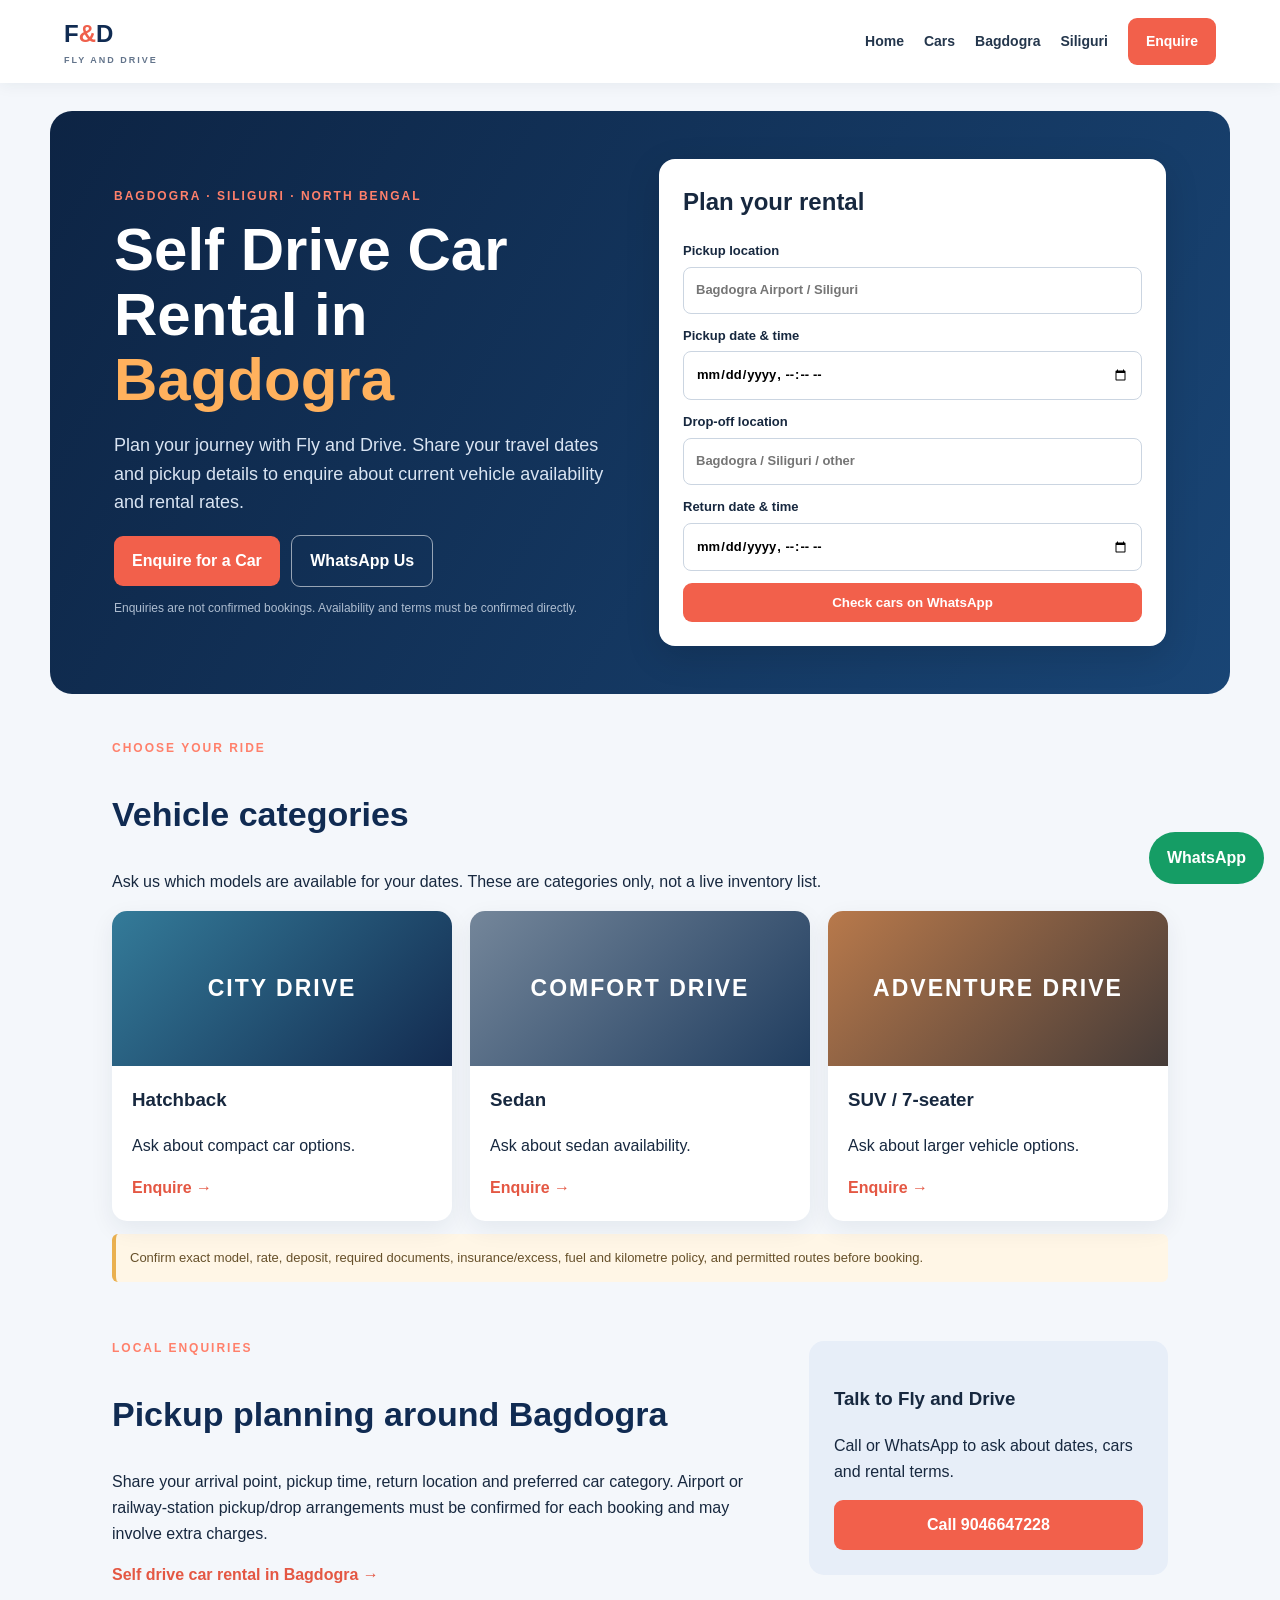
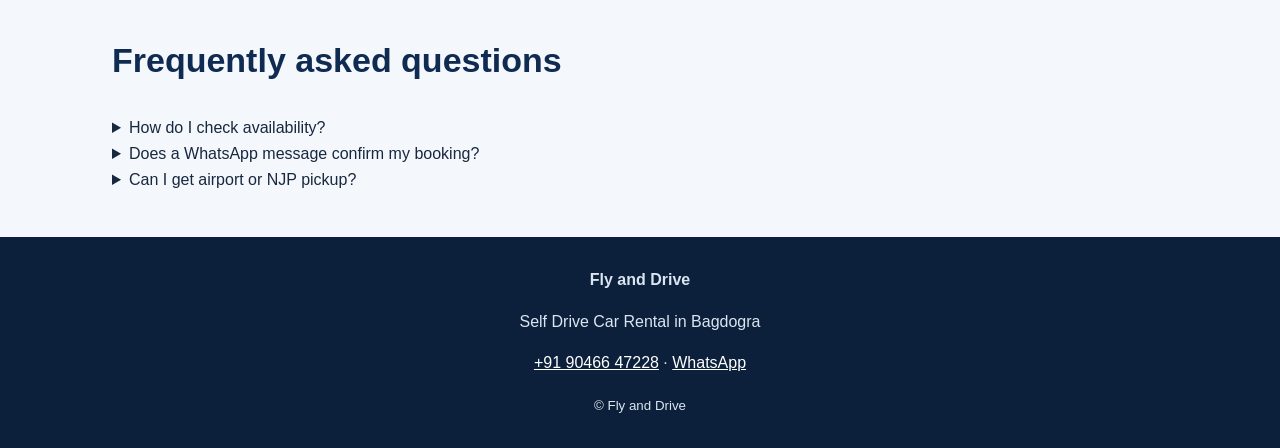
==== index.html @ b0b9a0aa "Add files via upload" ====
<!doctype html><html lang="en"><head><meta charset="utf-8"><meta name="viewport" content="width=device-width,initial-scale=1"><title>Fly and Drive | Self Drive Car Rental in Bagdogra</title><meta name="description" content="Contact Fly and Drive for self-drive car rental enquiries in Bagdogra and Siliguri. Share your dates and locations to check current car availability and rates."><meta name="robots" content="index,follow"><link rel="canonical" href="https://YOUR-WEBSITE-DOMAIN/"><link rel="stylesheet" href="style.css"><script type="application/ld+json">{"@context":"https://schema.org","@type":"CarRental","name":"Fly and Drive","telephone":"+919046647228","description":"Self-drive car rental enquiry service in Bagdogra, West Bengal.","areaServed":[{"@type":"City","name":"Bagdogra"},{"@type":"City","name":"Siliguri"}],"priceRange":"Contact for rates"}</script></head><body><header><a class="brand" href="index.html">F<span>&</span>D <small>FLY AND DRIVE</small></a><nav><a href="index.html">Home</a><a href="cars.html">Cars</a><a href="bagdogra.html">Bagdogra</a><a href="siliguri.html">Siliguri</a><a class="navbtn" href="booking.html">Enquire</a></nav></header><main><section class="hero"><div><p class="tag">BAGDOGRA · SILIGURI · NORTH BENGAL</p><h1>Self Drive Car Rental in <i>Bagdogra</i></h1><p class="lead">Plan your journey with Fly and Drive. Share your travel dates and pickup details to enquire about current vehicle availability and rental rates.</p><a class="btn" href="booking.html">Enquire for a Car</a> <a class="btn outline" href="https://wa.me/919046647228">WhatsApp Us</a><p class="small">Enquiries are not confirmed bookings. Availability and terms must be confirmed directly.</p></div><form id="quickBooking" class="panel"><h2>Plan your rental</h2><label>Pickup location<input name="pickup" placeholder="Bagdogra Airport / Siliguri" required></label><label>Pickup date & time<input name="pickupDate" type="datetime-local" required></label><label>Drop-off location<input name="drop" placeholder="Bagdogra / Siliguri / other" required></label><label>Return date & time<input name="returnDate" type="datetime-local" required></label><button class="btn full">Check cars on WhatsApp</button></form></section><section class="section"><p class="tag">CHOOSE YOUR RIDE</p><h2>Vehicle categories</h2><p>Ask us which models are available for your dates. These are categories only, not a live inventory list.</p><div class="cards"><article><div class="visual v1">CITY DRIVE</div><h3>Hatchback</h3><p>Ask about compact car options.</p><a href="booking.html?type=Hatchback">Enquire →</a></article><article><div class="visual v2">COMFORT DRIVE</div><h3>Sedan</h3><p>Ask about sedan availability.</p><a href="booking.html?type=Sedan">Enquire →</a></article><article><div class="visual v3">ADVENTURE DRIVE</div><h3>SUV / 7-seater</h3><p>Ask about larger vehicle options.</p><a href="booking.html?type=SUV">Enquire →</a></article></div><p class="notice">Confirm exact model, rate, deposit, required documents, insurance/excess, fuel and kilometre policy, and permitted routes before booking.</p></section><section class="section split"><div><p class="tag">LOCAL ENQUIRIES</p><h2>Pickup planning around Bagdogra</h2><p>Share your arrival point, pickup time, return location and preferred car category. Airport or railway-station pickup/drop arrangements must be confirmed for each booking and may involve extra charges.</p><a href="bagdogra.html">Self drive car rental in Bagdogra →</a></div><div class="callout"><h3>Talk to Fly and Drive</h3><p>Call or WhatsApp to ask about dates, cars and rental terms.</p><a class="btn full" href="tel:+919046647228">Call 9046647228</a></div></section><section class="section"><h2>Frequently asked questions</h2><details><summary>How do I check availability?</summary><p>Send your dates, pickup and return locations by WhatsApp. The team will confirm availability and rates.</p></details><details><summary>Does a WhatsApp message confirm my booking?</summary><p>No. It is only an enquiry. Your booking is confirmed only after the business confirms the vehicle, dates, charges, deposit and terms.</p></details><details><summary>Can I get airport or NJP pickup?</summary><p>Ask the team to confirm the pickup/drop arrangement and any additional charge for your specific booking.</p></details></section></main><footer><b>Fly and Drive</b><p>Self Drive Car Rental in Bagdogra</p><p><a href="tel:+919046647228">+91 90466 47228</a> · <a href="https://wa.me/919046647228">WhatsApp</a></p><small>© Fly and Drive</small></footer><a class="float" href="https://wa.me/919046647228">WhatsApp</a><script src="script.js"></script></body></html>
---- style.css ----
*{box-sizing:border-box}body{margin:0;background:#f4f7fb;color:#17283f;font:16px/1.6 Arial,sans-serif}header{background:white;padding:15px 5%;display:flex;justify-content:space-between;align-items:center;gap:20px;box-shadow:0 2px 15px #142b4610}.brand{font-size:24px;font-weight:900;color:#102b52;text-decoration:none}.brand span{color:#ef604c}.brand small{display:block;font-size:9px;letter-spacing:2px;color:#63748b}nav{display:flex;gap:20px;align-items:center}nav a{color:#24364c;text-decoration:none;font-weight:bold;font-size:14px}.navbtn,.btn{background:#f2604b;color:white!important;padding:12px 18px;border-radius:9px;text-decoration:none;border:0;font-weight:800;display:inline-block;cursor:pointer}.hero{max-width:1180px;margin:28px auto;padding:48px 5%;background:linear-gradient(120deg,#0d2444,#194575);color:white;border-radius:22px;display:grid;grid-template-columns:1fr 1fr;gap:38px;align-items:center}.tag{font-size:12px;letter-spacing:2px;font-weight:800;color:#ff806b}.hero h1,.pagehero h1{font-size:clamp(38px,5vw,60px);line-height:1.08;margin:12px 0}.hero h1 i{color:#ffb15d;font-style:normal}.lead{font-size:18px;color:#d9e4f2}.outline{background:transparent;border:1px solid #ffffff90;margin-left:7px}.small{font-size:12px;color:#aebdd0}.panel{background:white;color:#17283f;padding:24px;border-radius:16px;box-shadow:0 10px 35px #0002}.panel h2{margin-top:0}.panel label{display:block;font-size:13px;font-weight:bold;margin:12px 0}.panel input,.panel select,.panel textarea{display:block;width:100%;padding:12px;border:1px solid #cbd5e1;border-radius:8px;margin-top:5px;font:inherit}.full{width:100%;text-align:center}.section{max-width:1100px;margin:45px auto;padding:0 22px}.section h2{font-size:34px;color:#102b52}.cards{display:grid;grid-template-columns:repeat(3,1fr);gap:18px}.cards article{background:white;padding:0 0 20px;border-radius:15px;overflow:hidden;box-shadow:0 8px 25px #112b4d12}.cards article h3,.cards article h2,.cards article p,.cards article>a{margin-left:20px;margin-right:20px}.cards article a,.section a{color:#e45743;font-weight:bold;text-decoration:none}.visual{height:155px;display:grid;place-items:center;color:white;font-size:23px;font-weight:900;letter-spacing:2px}.v1{background:linear-gradient(135deg,#347b99,#132b50)}.v2{background:linear-gradient(135deg,#74869a,#203d5f)}.v3{background:linear-gradient(135deg,#b8794b,#453b38)}.notice{background:#fff6e6;padding:14px;border-left:4px solid #eab04f;border-radius:6px;font-size:13px;color:#66502a}.split{display:grid;grid-template-columns:1.3fr .7fr;gap:30px;align-items:center}.callout{background:#e7eef8;padding:25px;border-radius:15px}.pagehero{background:#102b52;color:white;padding:60px 7%}.pagehero p:not(.tag){max-width:780px;color:#dce6f3;font-size:18px}.formwrap{max-width:680px;margin:35px auto;padding:0 18px}footer{margin-top:45px;background:#0c203b;color:#dbe5f1;text-align:center;padding:30px}footer a{color:white}.float{position:fixed;right:16px;bottom:16px;background:#159d65;color:white;padding:13px 18px;border-radius:30px;text-decoration:none;font-weight:bold}@media(max-width:780px){header{display:block;padding:14px 18px}nav{overflow:auto;gap:15px;margin-top:12px;white-space:nowrap}.hero{margin:0;border-radius:0;padding:35px 20px;grid-template-columns:1fr}.hero h1{font-size:42px}.cards{grid-template-columns:1fr}.split{grid-template-columns:1fr}.section{margin:28px auto}.pagehero{padding:42px 22px}.pagehero h1{font-size:40px}}
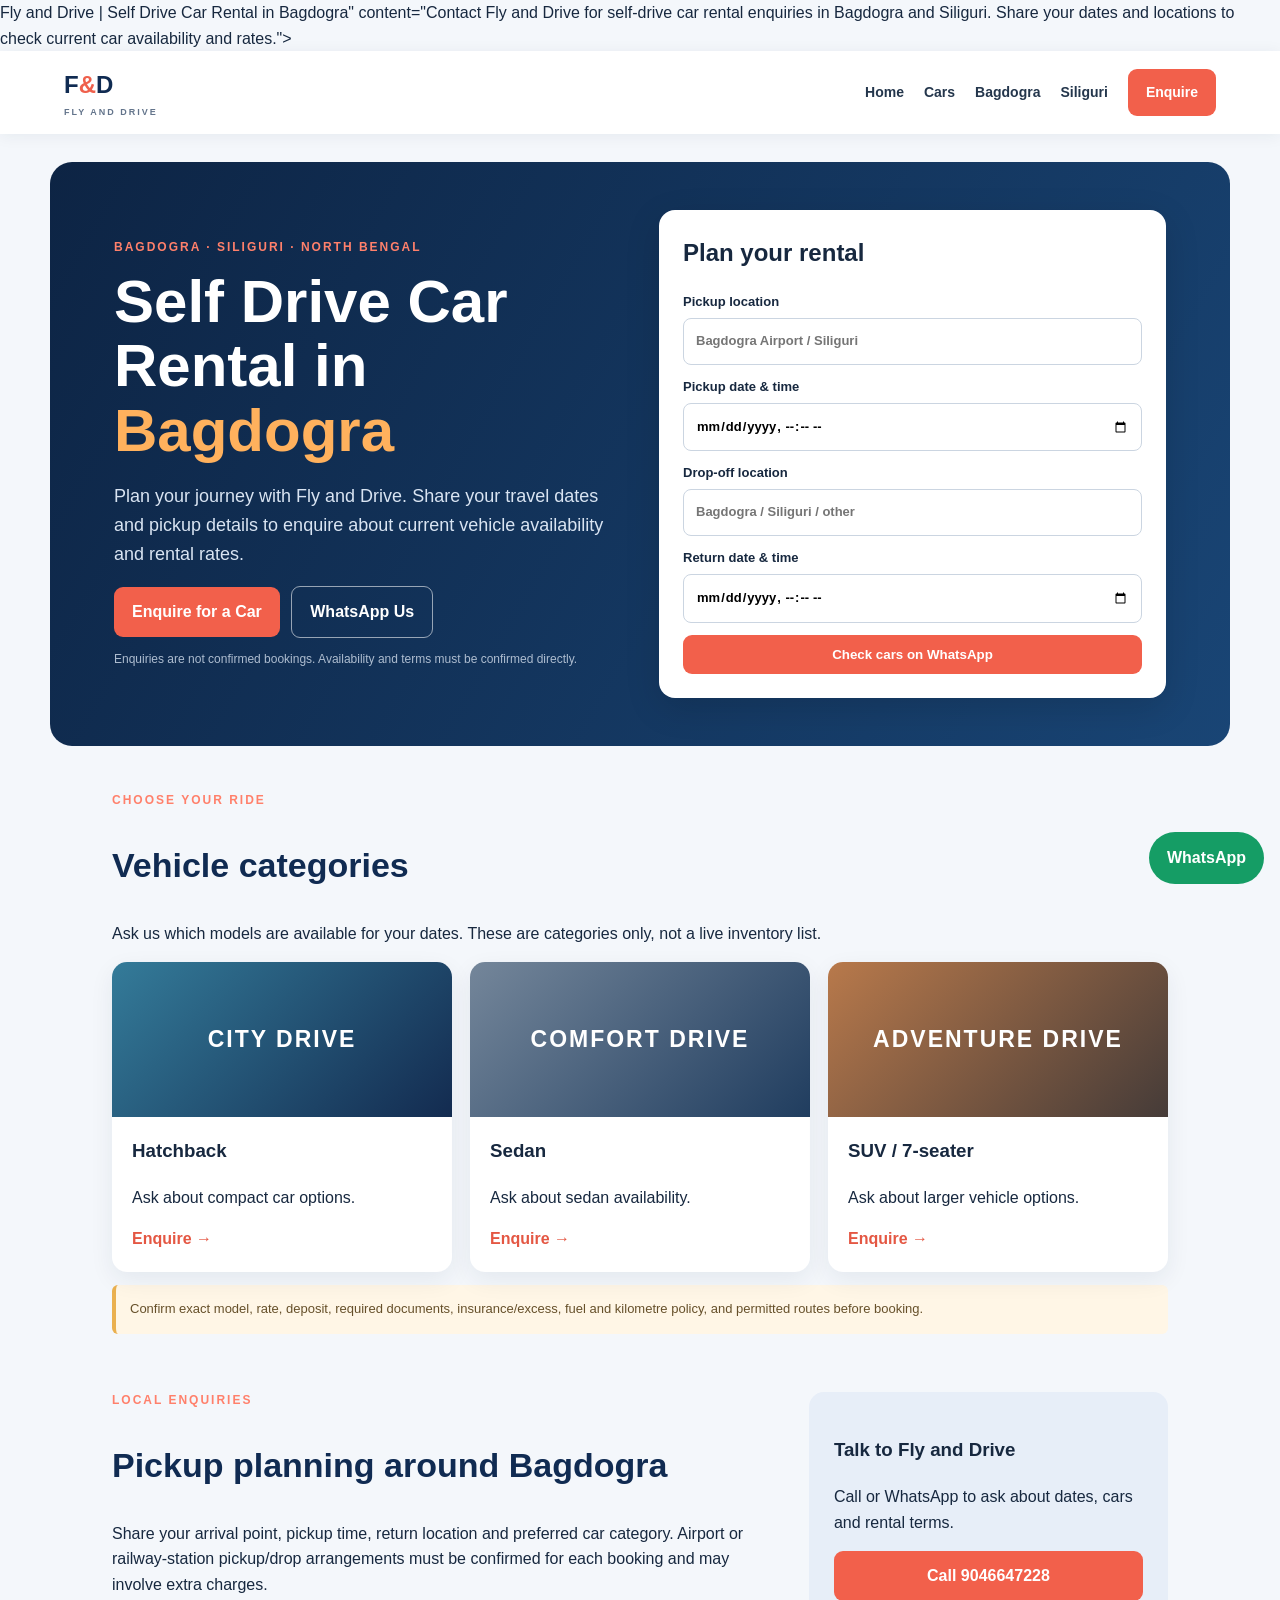
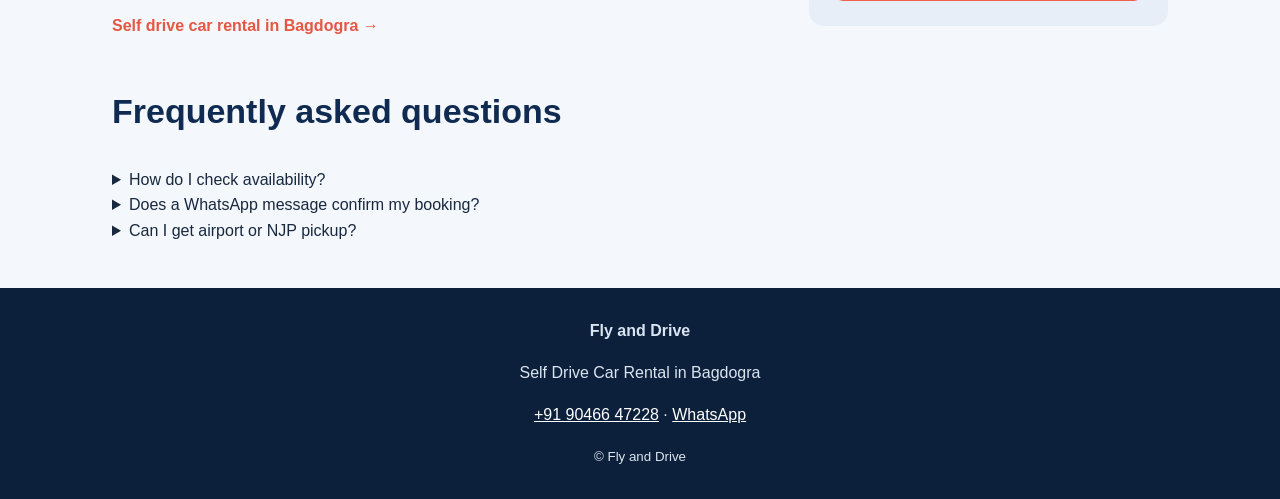
==== commit b010f244: "Revise title and meta description in index.html Updated the title and meta description for SEO optim" ====
--- a/index.html
+++ b/index.html
@@ -1 +1 @@
-<!doctype html><html lang="en"><head><meta charset="utf-8"><meta name="viewport" content="width=device-width,initial-scale=1"><title>Fly and Drive | Self Drive Car Rental in Bagdogra</title><meta name="description" content="Contact Fly and Drive for self-drive car rental enquiries in Bagdogra and Siliguri. Share your dates and locations to check current car availability and rates."><meta name="robots" content="index,follow"><link rel="canonical" href="https://YOUR-WEBSITE-DOMAIN/"><link rel="stylesheet" href="style.css"><script type="application/ld+json">{"@context":"https://schema.org","@type":"CarRental","name":"Fly and Drive","telephone":"+919046647228","description":"Self-drive car rental enquiry service in Bagdogra, West Bengal.","areaServed":[{"@type":"City","name":"Bagdogra"},{"@type":"City","name":"Siliguri"}],"priceRange":"Contact for rates"}</script></head><body><header><a class="brand" href="index.html">F<span>&</span>D <small>FLY AND DRIVE</small></a><nav><a href="index.html">Home</a><a href="cars.html">Cars</a><a href="bagdogra.html">Bagdogra</a><a href="siliguri.html">Siliguri</a><a class="navbtn" href="booking.html">Enquire</a></nav></header><main><section class="hero"><div><p class="tag">BAGDOGRA · SILIGURI · NORTH BENGAL</p><h1>Self Drive Car Rental in <i>Bagdogra</i></h1><p class="lead">Plan your journey with Fly and Drive. Share your travel dates and pickup details to enquire about current vehicle availability and rental rates.</p><a class="btn" href="booking.html">Enquire for a Car</a> <a class="btn outline" href="https://wa.me/919046647228">WhatsApp Us</a><p class="small">Enquiries are not confirmed bookings. Availability and terms must be confirmed directly.</p></div><form id="quickBooking" class="panel"><h2>Plan your rental</h2><label>Pickup location<input name="pickup" placeholder="Bagdogra Airport / Siliguri" required></label><label>Pickup date & time<input name="pickupDate" type="datetime-local" required></label><label>Drop-off location<input name="drop" placeholder="Bagdogra / Siliguri / other" required></label><label>Return date & time<input name="returnDate" type="datetime-local" required></label><button class="btn full">Check cars on WhatsApp</button></form></section><section class="section"><p class="tag">CHOOSE YOUR RIDE</p><h2>Vehicle categories</h2><p>Ask us which models are available for your dates. These are categories only, not a live inventory list.</p><div class="cards"><article><div class="visual v1">CITY DRIVE</div><h3>Hatchback</h3><p>Ask about compact car options.</p><a href="booking.html?type=Hatchback">Enquire →</a></article><article><div class="visual v2">COMFORT DRIVE</div><h3>Sedan</h3><p>Ask about sedan availability.</p><a href="booking.html?type=Sedan">Enquire →</a></article><article><div class="visual v3">ADVENTURE DRIVE</div><h3>SUV / 7-seater</h3><p>Ask about larger vehicle options.</p><a href="booking.html?type=SUV">Enquire →</a></article></div><p class="notice">Confirm exact model, rate, deposit, required documents, insurance/excess, fuel and kilometre policy, and permitted routes before booking.</p></section><section class="section split"><div><p class="tag">LOCAL ENQUIRIES</p><h2>Pickup planning around Bagdogra</h2><p>Share your arrival point, pickup time, return location and preferred car category. Airport or railway-station pickup/drop arrangements must be confirmed for each booking and may involve extra charges.</p><a href="bagdogra.html">Self drive car rental in Bagdogra →</a></div><div class="callout"><h3>Talk to Fly and Drive</h3><p>Call or WhatsApp to ask about dates, cars and rental terms.</p><a class="btn full" href="tel:+919046647228">Call 9046647228</a></div></section><section class="section"><h2>Frequently asked questions</h2><details><summary>How do I check availability?</summary><p>Send your dates, pickup and return locations by WhatsApp. The team will confirm availability and rates.</p></details><details><summary>Does a WhatsApp message confirm my booking?</summary><p>No. It is only an enquiry. Your booking is confirmed only after the business confirms the vehicle, dates, charges, deposit and terms.</p></details><details><summary>Can I get airport or NJP pickup?</summary><p>Ask the team to confirm the pickup/drop arrangement and any additional charge for your specific booking.</p></details></section></main><footer><b>Fly and Drive</b><p>Self Drive Car Rental in Bagdogra</p><p><a href="tel:+919046647228">+91 90466 47228</a> · <a href="https://wa.me/919046647228">WhatsApp</a></p><small>© Fly and Drive</small></footer><a class="float" href="https://wa.me/919046647228">WhatsApp</a><script src="script.js"></script></body></html>+<!doctype html><html lang="en"><head><meta charset="utf-8"><meta name="viewport" content="width=device-width,initial-scale=1"><title>Self Drive Car Rental in Bagdogra | Fly and Drive</title>Fly and Drive | Self Drive Car Rental in Bagdogra</title><meta"description" content="Book self-drive cars in Bagdogra with Fly and Drive. Explore convenient car rental options for Bagdogra, Siliguri and nearby destinations. Enquire on WhatsApp at 9046647228.">" content="Contact Fly and Drive for self-drive car rental enquiries in Bagdogra and Siliguri. Share your dates and locations to check current car availability and rates."><meta name="robots" content="index,follow"><link rel="canonical" href="https://YOUR-WEBSITE-DOMAIN/"><link rel="stylesheet" href="style.css"><script type="application/ld+json">{"@context":"https://schema.org","@type":"CarRental","name":"Fly and Drive","telephone":"+919046647228","description":"Self-drive car rental enquiry service in Bagdogra, West Bengal.","areaServed":[{"@type":"City","name":"Bagdogra"},{"@type":"City","name":"Siliguri"}],"priceRange":"Contact for rates"}</script></head><body><header><a class="brand" href="index.html">F<span>&</span>D <small>FLY AND DRIVE</small></a><nav><a href="index.html">Home</a><a href="cars.html">Cars</a><a href="bagdogra.html">Bagdogra</a><a href="siliguri.html">Siliguri</a><a class="navbtn" href="booking.html">Enquire</a></nav></header><main><section class="hero"><div><p class="tag">BAGDOGRA · SILIGURI · NORTH BENGAL</p><h1>Self Drive Car Rental in <i>Bagdogra</i></h1><p class="lead">Plan your journey with Fly and Drive. Share your travel dates and pickup details to enquire about current vehicle availability and rental rates.</p><a class="btn" href="booking.html">Enquire for a Car</a> <a class="btn outline" href="https://wa.me/919046647228">WhatsApp Us</a><p class="small">Enquiries are not confirmed bookings. Availability and terms must be confirmed directly.</p></div><form id="quickBooking" class="panel"><h2>Plan your rental</h2><label>Pickup location<input name="pickup" placeholder="Bagdogra Airport / Siliguri" required></label><label>Pickup date & time<input name="pickupDate" type="datetime-local" required></label><label>Drop-off location<input name="drop" placeholder="Bagdogra / Siliguri / other" required></label><label>Return date & time<input name="returnDate" type="datetime-local" required></label><button class="btn full">Check cars on WhatsApp</button></form></section><section class="section"><p class="tag">CHOOSE YOUR RIDE</p><h2>Vehicle categories</h2><p>Ask us which models are available for your dates. These are categories only, not a live inventory list.</p><div class="cards"><article><div class="visual v1">CITY DRIVE</div><h3>Hatchback</h3><p>Ask about compact car options.</p><a href="booking.html?type=Hatchback">Enquire →</a></article><article><div class="visual v2">COMFORT DRIVE</div><h3>Sedan</h3><p>Ask about sedan availability.</p><a href="booking.html?type=Sedan">Enquire →</a></article><article><div class="visual v3">ADVENTURE DRIVE</div><h3>SUV / 7-seater</h3><p>Ask about larger vehicle options.</p><a href="booking.html?type=SUV">Enquire →</a></article></div><p class="notice">Confirm exact model, rate, deposit, required documents, insurance/excess, fuel and kilometre policy, and permitted routes before booking.</p></section><section class="section split"><div><p class="tag">LOCAL ENQUIRIES</p><h2>Pickup planning around Bagdogra</h2><p>Share your arrival point, pickup time, return location and preferred car category. Airport or railway-station pickup/drop arrangements must be confirmed for each booking and may involve extra charges.</p><a href="bagdogra.html">Self drive car rental in Bagdogra →</a></div><div class="callout"><h3>Talk to Fly and Drive</h3><p>Call or WhatsApp to ask about dates, cars and rental terms.</p><a class="btn full" href="tel:+919046647228">Call 9046647228</a></div></section><section class="section"><h2>Frequently asked questions</h2><details><summary>How do I check availability?</summary><p>Send your dates, pickup and return locations by WhatsApp. The team will confirm availability and rates.</p></details><details><summary>Does a WhatsApp message confirm my booking?</summary><p>No. It is only an enquiry. Your booking is confirmed only after the business confirms the vehicle, dates, charges, deposit and terms.</p></details><details><summary>Can I get airport or NJP pickup?</summary><p>Ask the team to confirm the pickup/drop arrangement and any additional charge for your specific booking.</p></details></section></main><footer><b>Fly and Drive</b><p>Self Drive Car Rental in Bagdogra</p><p><a href="tel:+919046647228">+91 90466 47228</a> · <a href="https://wa.me/919046647228">WhatsApp</a></p><small>© Fly and Drive</small></footer><a class="float" href="https://wa.me/919046647228">WhatsApp</a><script src="script.js"></script></body></html>
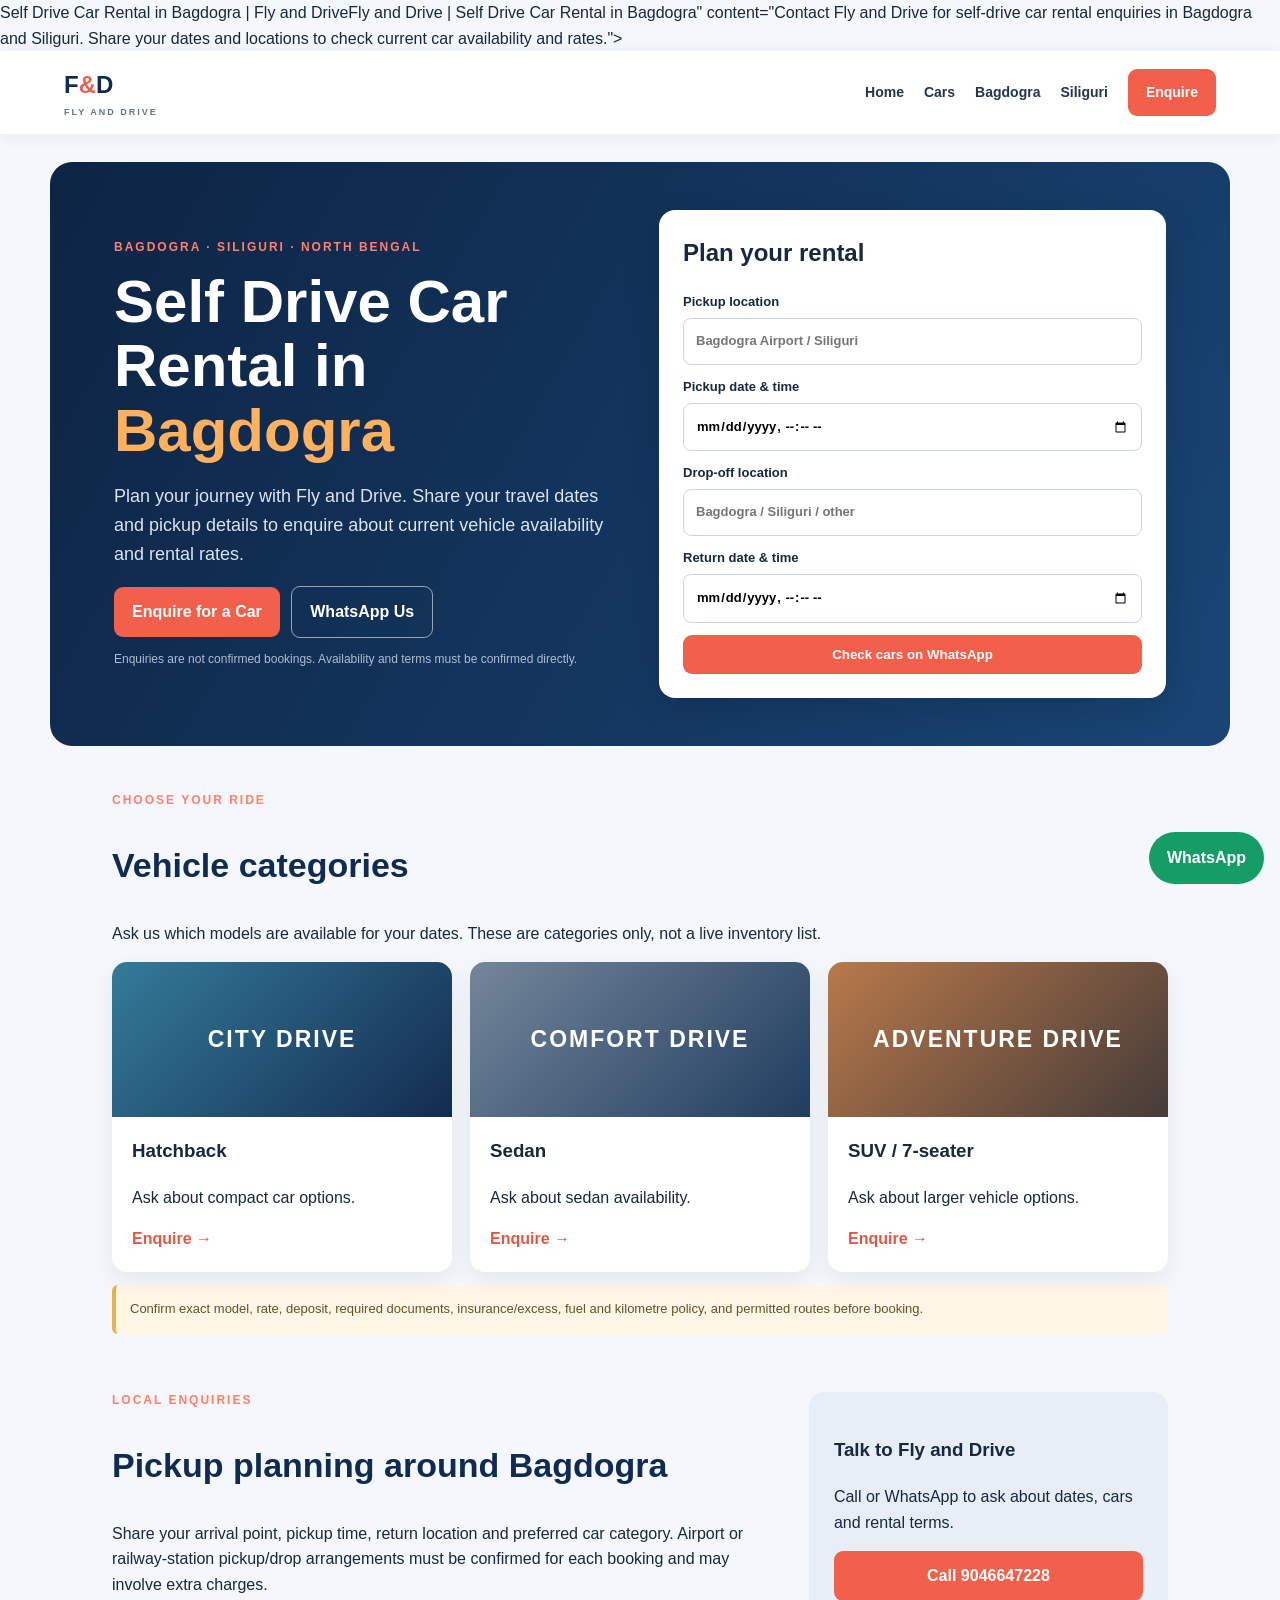
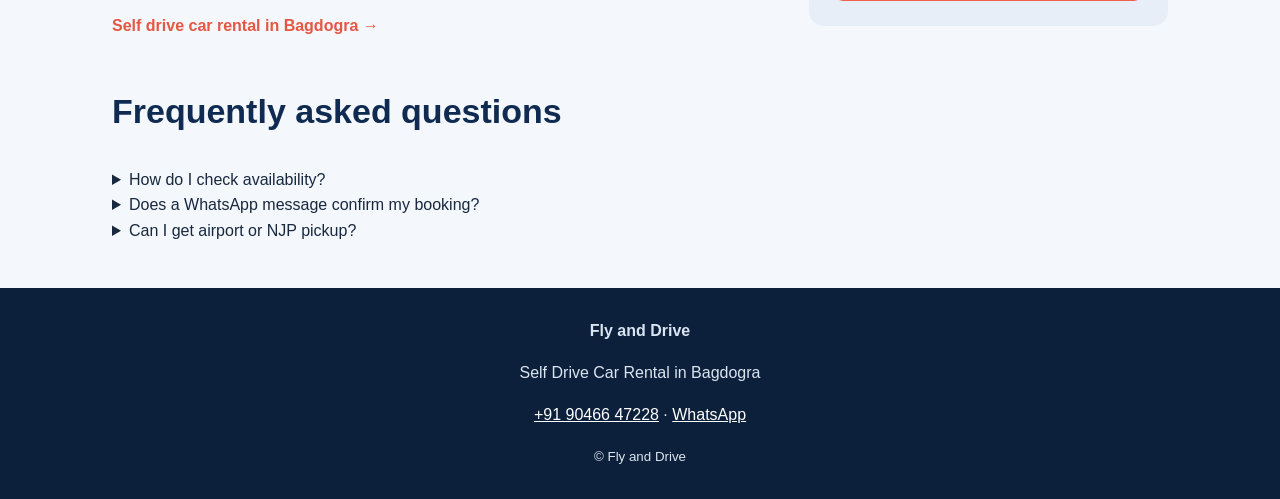
==== commit 71e0046a: "Refactor index.html for SEO and structure Fixed HTML structure and improved meta tags for better SEO" ====
--- a/index.html
+++ b/index.html
@@ -1 +1,2 @@
-<!doctype html><html lang="en"><head><meta charset="utf-8"><meta name="viewport" content="width=device-width,initial-scale=1"><title>Self Drive Car Rental in Bagdogra | Fly and Drive</title>Fly and Drive | Self Drive Car Rental in Bagdogra</title><meta"description" content="Book self-drive cars in Bagdogra with Fly and Drive. Explore convenient car rental options for Bagdogra, Siliguri and nearby destinations. Enquire on WhatsApp at 9046647228.">" content="Contact Fly and Drive for self-drive car rental enquiries in Bagdogra and Siliguri. Share your dates and locations to check current car availability and rates."><meta name="robots" content="index,follow"><link rel="canonical" href="https://YOUR-WEBSITE-DOMAIN/"><link rel="stylesheet" href="style.css"><script type="application/ld+json">{"@context":"https://schema.org","@type":"CarRental","name":"Fly and Drive","telephone":"+919046647228","description":"Self-drive car rental enquiry service in Bagdogra, West Bengal.","areaServed":[{"@type":"City","name":"Bagdogra"},{"@type":"City","name":"Siliguri"}],"priceRange":"Contact for rates"}</script></head><body><header><a class="brand" href="index.html">F<span>&</span>D <small>FLY AND DRIVE</small></a><nav><a href="index.html">Home</a><a href="cars.html">Cars</a><a href="bagdogra.html">Bagdogra</a><a href="siliguri.html">Siliguri</a><a class="navbtn" href="booking.html">Enquire</a></nav></header><main><section class="hero"><div><p class="tag">BAGDOGRA · SILIGURI · NORTH BENGAL</p><h1>Self Drive Car Rental in <i>Bagdogra</i></h1><p class="lead">Plan your journey with Fly and Drive. Share your travel dates and pickup details to enquire about current vehicle availability and rental rates.</p><a class="btn" href="booking.html">Enquire for a Car</a> <a class="btn outline" href="https://wa.me/919046647228">WhatsApp Us</a><p class="small">Enquiries are not confirmed bookings. Availability and terms must be confirmed directly.</p></div><form id="quickBooking" class="panel"><h2>Plan your rental</h2><label>Pickup location<input name="pickup" placeholder="Bagdogra Airport / Siliguri" required></label><label>Pickup date & time<input name="pickupDate" type="datetime-local" required></label><label>Drop-off location<input name="drop" placeholder="Bagdogra / Siliguri / other" required></label><label>Return date & time<input name="returnDate" type="datetime-local" required></label><button class="btn full">Check cars on WhatsApp</button></form></section><section class="section"><p class="tag">CHOOSE YOUR RIDE</p><h2>Vehicle categories</h2><p>Ask us which models are available for your dates. These are categories only, not a live inventory list.</p><div class="cards"><article><div class="visual v1">CITY DRIVE</div><h3>Hatchback</h3><p>Ask about compact car options.</p><a href="booking.html?type=Hatchback">Enquire →</a></article><article><div class="visual v2">COMFORT DRIVE</div><h3>Sedan</h3><p>Ask about sedan availability.</p><a href="booking.html?type=Sedan">Enquire →</a></article><article><div class="visual v3">ADVENTURE DRIVE</div><h3>SUV / 7-seater</h3><p>Ask about larger vehicle options.</p><a href="booking.html?type=SUV">Enquire →</a></article></div><p class="notice">Confirm exact model, rate, deposit, required documents, insurance/excess, fuel and kilometre policy, and permitted routes before booking.</p></section><section class="section split"><div><p class="tag">LOCAL ENQUIRIES</p><h2>Pickup planning around Bagdogra</h2><p>Share your arrival point, pickup time, return location and preferred car category. Airport or railway-station pickup/drop arrangements must be confirmed for each booking and may involve extra charges.</p><a href="bagdogra.html">Self drive car rental in Bagdogra →</a></div><div class="callout"><h3>Talk to Fly and Drive</h3><p>Call or WhatsApp to ask about dates, cars and rental terms.</p><a class="btn full" href="tel:+919046647228">Call 9046647228</a></div></section><section class="section"><h2>Frequently asked questions</h2><details><summary>How do I check availability?</summary><p>Send your dates, pickup and return locations by WhatsApp. The team will confirm availability and rates.</p></details><details><summary>Does a WhatsApp message confirm my booking?</summary><p>No. It is only an enquiry. Your booking is confirmed only after the business confirms the vehicle, dates, charges, deposit and terms.</p></details><details><summary>Can I get airport or NJP pickup?</summary><p>Ask the team to confirm the pickup/drop arrangement and any additional charge for your specific booking.</p></details></section></main><footer><b>Fly and Drive</b><p>Self Drive Car Rental in Bagdogra</p><p><a href="tel:+919046647228">+91 90466 47228</a> · <a href="https://wa.me/919046647228">WhatsApp</a></p><small>© Fly and Drive</small></footer><a class="float" href="https://wa.me/919046647228">WhatsApp</a><script src="script.js"></script></body></html>
+<!doctype html><html lang="en"><head><meta charset="utf-8"><meta name="viewport" content="width=device-width,initial-scale=1"><title>Self Drive Car Rental in Bagdogra | Fly and Drive</title>
+<meta name="description" content="Book self-drive cars in Bagdogra with Fly and Drive. Explore convenient car rental options for Bagdogra, Siliguri and nearby destinations. Enquire on WhatsApp at 9046647228.">Self Drive Car Rental in Bagdogra | Fly and Drive</title>Fly and Drive | Self Drive Car Rental in Bagdogra</title><meta"description" content="Book self-drive cars in Bagdogra with Fly and Drive. Explore convenient car rental options for Bagdogra, Siliguri and nearby destinations. Enquire on WhatsApp at 9046647228.">" content="Contact Fly and Drive for self-drive car rental enquiries in Bagdogra and Siliguri. Share your dates and locations to check current car availability and rates."><meta name="robots" content="index,follow"><link rel="canonical" href="https://YOUR-WEBSITE-DOMAIN/"><link rel="canonical" href="https://flyanddrive.github.io/fly-and-drive-bagdogra/"><link rel="stylesheet" href="style.css"><script type="application/ld+json">{"@context":"https://schema.org","@type":"CarRental","name":"Fly and Drive","telephone":"+919046647228","description":"Self-drive car rental enquiry service in Bagdogra, West Bengal.","areaServed":[{"@type":"City","name":"Bagdogra"},{"@type":"City","name":"Siliguri"}],"priceRange":"Contact for rates"}</script></head><body><header><a class="brand" href="index.html">F<span>&</span>D <small>FLY AND DRIVE</small></a><nav><a href="index.html">Home</a><a href="cars.html">Cars</a><a href="bagdogra.html">Bagdogra</a><a href="siliguri.html">Siliguri</a><a class="navbtn" href="booking.html">Enquire</a></nav></header><main><section class="hero"><div><p class="tag">BAGDOGRA · SILIGURI · NORTH BENGAL</p><h1>Self Drive Car Rental in <i>Bagdogra</i></h1><p class="lead">Plan your journey with Fly and Drive. Share your travel dates and pickup details to enquire about current vehicle availability and rental rates.</p><a class="btn" href="booking.html">Enquire for a Car</a> <a class="btn outline" href="https://wa.me/919046647228">WhatsApp Us</a><p class="small">Enquiries are not confirmed bookings. Availability and terms must be confirmed directly.</p></div><form id="quickBooking" class="panel"><h2>Plan your rental</h2><label>Pickup location<input name="pickup" placeholder="Bagdogra Airport / Siliguri" required></label><label>Pickup date & time<input name="pickupDate" type="datetime-local" required></label><label>Drop-off location<input name="drop" placeholder="Bagdogra / Siliguri / other" required></label><label>Return date & time<input name="returnDate" type="datetime-local" required></label><button class="btn full">Check cars on WhatsApp</button></form></section><section class="section"><p class="tag">CHOOSE YOUR RIDE</p><h2>Vehicle categories</h2><p>Ask us which models are available for your dates. These are categories only, not a live inventory list.</p><div class="cards"><article><div class="visual v1">CITY DRIVE</div><h3>Hatchback</h3><p>Ask about compact car options.</p><a href="booking.html?type=Hatchback">Enquire →</a></article><article><div class="visual v2">COMFORT DRIVE</div><h3>Sedan</h3><p>Ask about sedan availability.</p><a href="booking.html?type=Sedan">Enquire →</a></article><article><div class="visual v3">ADVENTURE DRIVE</div><h3>SUV / 7-seater</h3><p>Ask about larger vehicle options.</p><a href="booking.html?type=SUV">Enquire →</a></article></div><p class="notice">Confirm exact model, rate, deposit, required documents, insurance/excess, fuel and kilometre policy, and permitted routes before booking.</p></section><section class="section split"><div><p class="tag">LOCAL ENQUIRIES</p><h2>Pickup planning around Bagdogra</h2><p>Share your arrival point, pickup time, return location and preferred car category. Airport or railway-station pickup/drop arrangements must be confirmed for each booking and may involve extra charges.</p><a href="bagdogra.html">Self drive car rental in Bagdogra →</a></div><div class="callout"><h3>Talk to Fly and Drive</h3><p>Call or WhatsApp to ask about dates, cars and rental terms.</p><a class="btn full" href="tel:+919046647228">Call 9046647228</a></div></section><section class="section"><h2>Frequently asked questions</h2><details><summary>How do I check availability?</summary><p>Send your dates, pickup and return locations by WhatsApp. The team will confirm availability and rates.</p></details><details><summary>Does a WhatsApp message confirm my booking?</summary><p>No. It is only an enquiry. Your booking is confirmed only after the business confirms the vehicle, dates, charges, deposit and terms.</p></details><details><summary>Can I get airport or NJP pickup?</summary><p>Ask the team to confirm the pickup/drop arrangement and any additional charge for your specific booking.</p></details></section></main><footer><b>Fly and Drive</b><p>Self Drive Car Rental in Bagdogra</p><p><a href="tel:+919046647228">+91 90466 47228</a> · <a href="https://wa.me/919046647228">WhatsApp</a></p><small>© Fly and Drive</small></footer><a class="float" href="https://wa.me/919046647228">WhatsApp</a><script src="script.js"></script></body></html>
